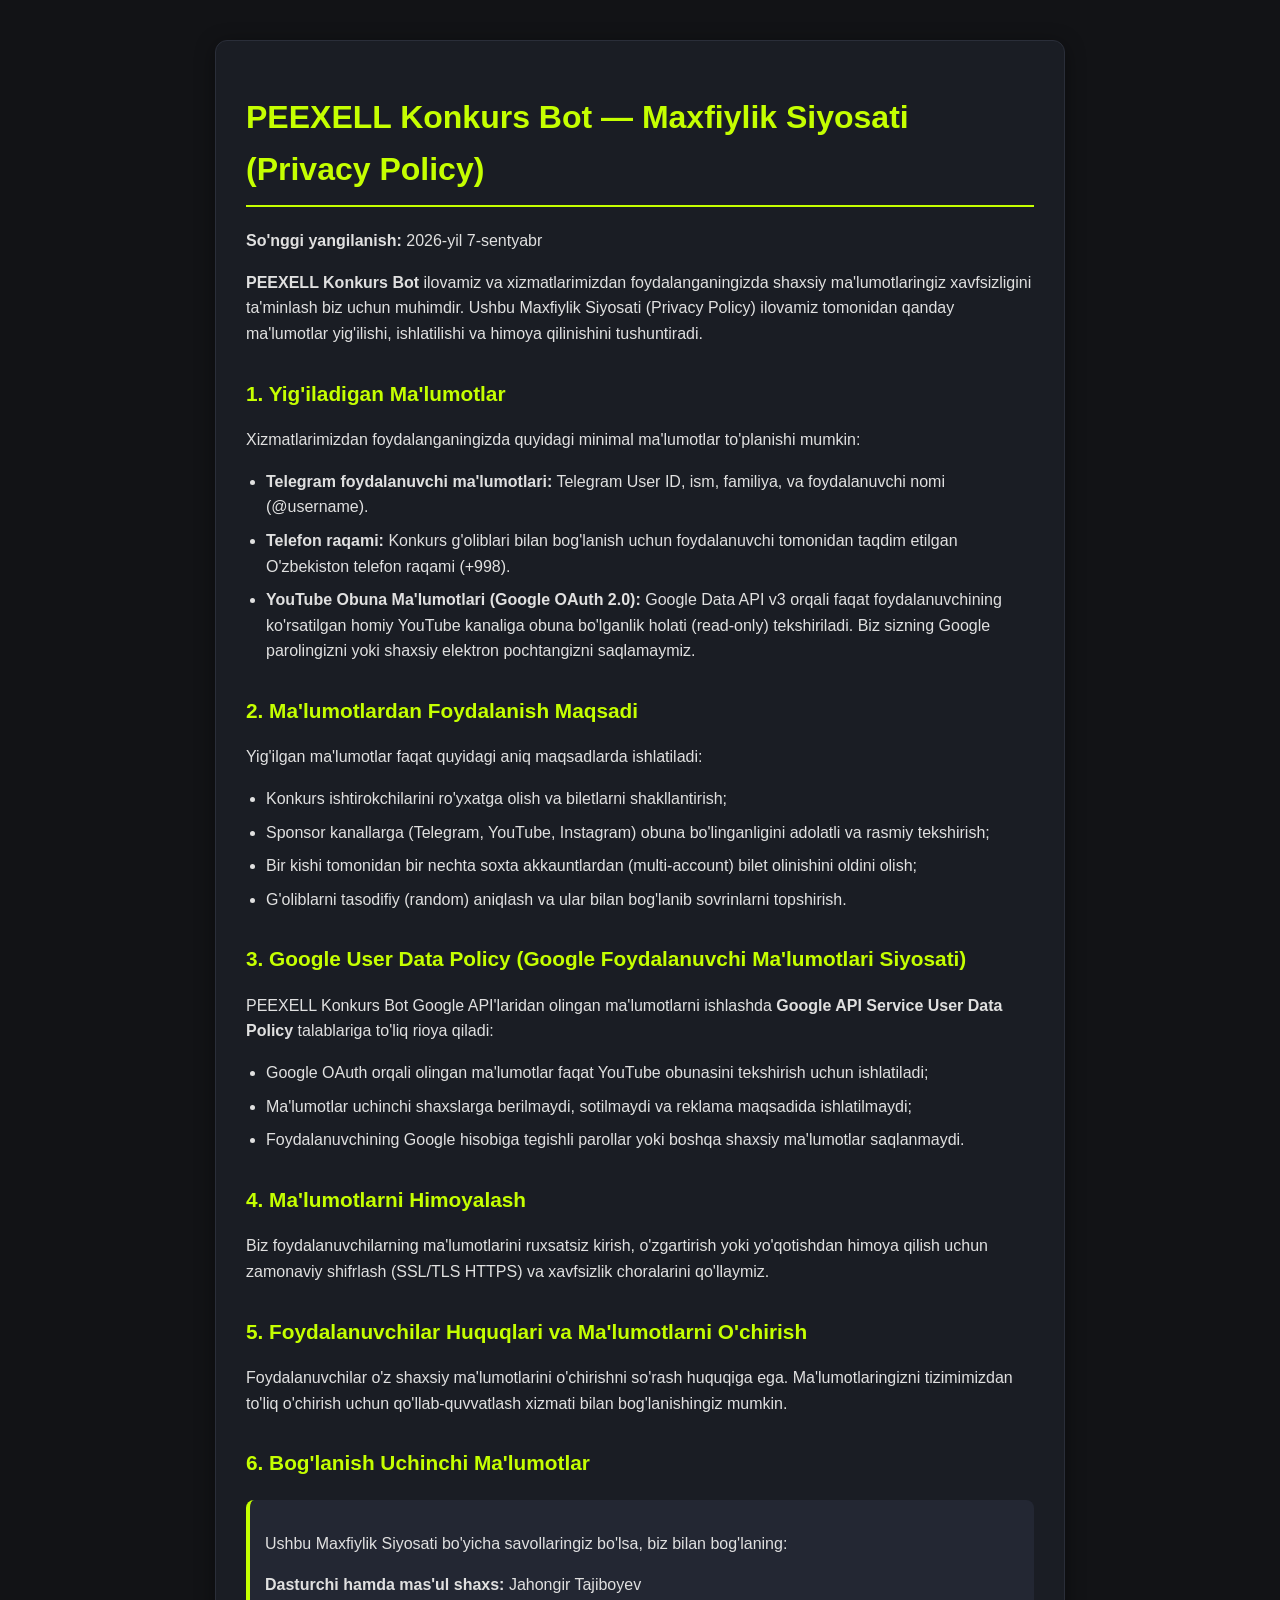
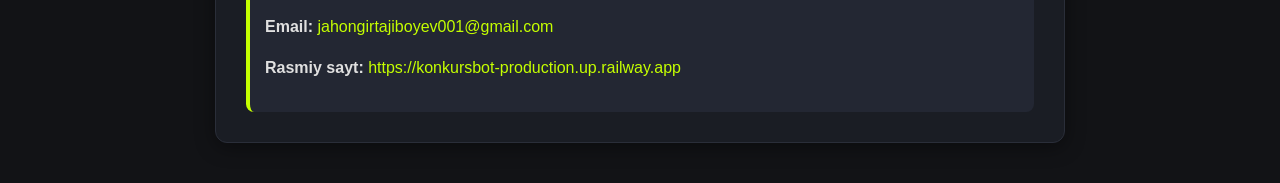
==== frontend/privacy.html @ 52945eba "Add official Privacy Policy page at /privacy for Google Cloud OAuth Verification" ====
<!DOCTYPE html>
<html lang="uz">
<head>
    <meta charset="UTF-8">
    <meta name="viewport" content="width=device-width, initial-scale=1.0">
    <title>PEEXELL Konkurs Bot - Maxfiylik Siyosati (Privacy Policy)</title>
    <style>
        body {
            font-family: -apple-system, BlinkMacSystemFont, "Segoe UI", Roboto, Helvetica, Arial, sans-serif;
            line-height: 1.6;
            background-color: #121316;
            color: #e0e0e0;
            max-width: 850px;
            margin: 0 auto;
            padding: 40px 20px;
        }
        h1, h2, h3 {
            color: #C5FF00;
        }
        h1 {
            border-bottom: 2px solid #C5FF00;
            padding-bottom: 10px;
            font-size: 2rem;
        }
        h2 {
            margin-top: 30px;
            font-size: 1.3rem;
        }
        .container {
            background: #1a1d24;
            padding: 30px;
            border-radius: 12px;
            border: 1px solid #2a2e39;
            box-shadow: 0 4px 20px rgba(0,0,0,0.4);
        }
        ul {
            padding-left: 20px;
        }
        li {
            margin-bottom: 8px;
        }
        a {
            color: #C5FF00;
            text-decoration: none;
        }
        a:hover {
            text-decoration: underline;
        }
        .contact-box {
            background: #232733;
            padding: 15px;
            border-radius: 8px;
            border-left: 4px solid #C5FF00;
            margin-top: 20px;
        }
    </style>
</head>
<body>
    <div class="container">
        <h1>PEEXELL Konkurs Bot — Maxfiylik Siyosati (Privacy Policy)</h1>
        <p><strong>So'nggi yangilanish:</strong> 2026-yil 7-sentyabr</p>

        <p><strong>PEEXELL Konkurs Bot</strong> ilovamiz va xizmatlarimizdan foydalanganingizda shaxsiy ma'lumotlaringiz xavfsizligini ta'minlash biz uchun muhimdir. Ushbu Maxfiylik Siyosati (Privacy Policy) ilovamiz tomonidan qanday ma'lumotlar yig'ilishi, ishlatilishi va himoya qilinishini tushuntiradi.</p>

        <h2>1. Yig'iladigan Ma'lumotlar</h2>
        <p>Xizmatlarimizdan foydalanganingizda quyidagi minimal ma'lumotlar to'planishi mumkin:</p>
        <ul>
            <li><strong>Telegram foydalanuvchi ma'lumotlari:</strong> Telegram User ID, ism, familiya, va foydalanuvchi nomi (@username).</li>
            <li><strong>Telefon raqami:</strong> Konkurs g'oliblari bilan bog'lanish uchun foydalanuvchi tomonidan taqdim etilgan O'zbekiston telefon raqami (+998).</li>
            <li><strong>YouTube Obuna Ma'lumotlari (Google OAuth 2.0):</strong> Google Data API v3 orqali faqat foydalanuvchining ko'rsatilgan homiy YouTube kanaliga obuna bo'lganlik holati (read-only) tekshiriladi. Biz sizning Google parolingizni yoki shaxsiy elektron pochtangizni saqlamaymiz.</li>
        </ul>

        <h2>2. Ma'lumotlardan Foydalanish Maqsadi</h2>
        <p>Yig'ilgan ma'lumotlar faqat quyidagi aniq maqsadlarda ishlatiladi:</p>
        <ul>
            <li>Konkurs ishtirokchilarini ro'yxatga olish va biletlarni shakllantirish;</li>
            <li>Sponsor kanallarga (Telegram, YouTube, Instagram) obuna bo'linganligini adolatli va rasmiy tekshirish;</li>
            <li>Bir kishi tomonidan bir nechta soxta akkauntlardan (multi-account) bilet olinishini oldini olish;</li>
            <li>G'oliblarni tasodifiy (random) aniqlash va ular bilan bog'lanib sovrinlarni topshirish.</li>
        </ul>

        <h2>3. Google User Data Policy (Google Foydalanuvchi Ma'lumotlari Siyosati)</h2>
        <p>PEEXELL Konkurs Bot Google API'laridan olingan ma'lumotlarni ishlashda <strong>Google API Service User Data Policy</strong> talablariga to'liq rioya qiladi:</p>
        <ul>
            <li>Google OAuth orqali olingan ma'lumotlar faqat YouTube obunasini tekshirish uchun ishlatiladi;</li>
            <li>Ma'lumotlar uchinchi shaxslarga berilmaydi, sotilmaydi va reklama maqsadida ishlatilmaydi;</li>
            <li>Foydalanuvchining Google hisobiga tegishli parollar yoki boshqa shaxsiy ma'lumotlar saqlanmaydi.</li>
        </ul>

        <h2>4. Ma'lumotlarni Himoyalash</h2>
        <p>Biz foydalanuvchilarning ma'lumotlarini ruxsatsiz kirish, o'zgartirish yoki yo'qotishdan himoya qilish uchun zamonaviy shifrlash (SSL/TLS HTTPS) va xavfsizlik choralarini qo'llaymiz.</p>

        <h2>5. Foydalanuvchilar Huquqlari va Ma'lumotlarni O'chirish</h2>
        <p>Foydalanuvchilar o'z shaxsiy ma'lumotlarini o'chirishni so'rash huquqiga ega. Ma'lumotlaringizni tizimimizdan to'liq o'chirish uchun qo'llab-quvvatlash xizmati bilan bog'lanishingiz mumkin.</p>

        <h2>6. Bog'lanish Uchinchi Ma'lumotlar</h2>
        <div class="contact-box">
            <p>Ushbu Maxfiylik Siyosati bo'yicha savollaringiz bo'lsa, biz bilan bog'laning:</p>
            <p><strong>Dasturchi hamda mas'ul shaxs:</strong> Jahongir Tajiboyev</p>
            <p><strong>Email:</strong> <a href="mailto:jahongirtajiboyev001@gmail.com">jahongirtajiboyev001@gmail.com</a></p>
            <p><strong>Rasmiy sayt:</strong> <a href="https://konkursbot-production.up.railway.app">https://konkursbot-production.up.railway.app</a></p>
        </div>
    </div>
</body>
</html>
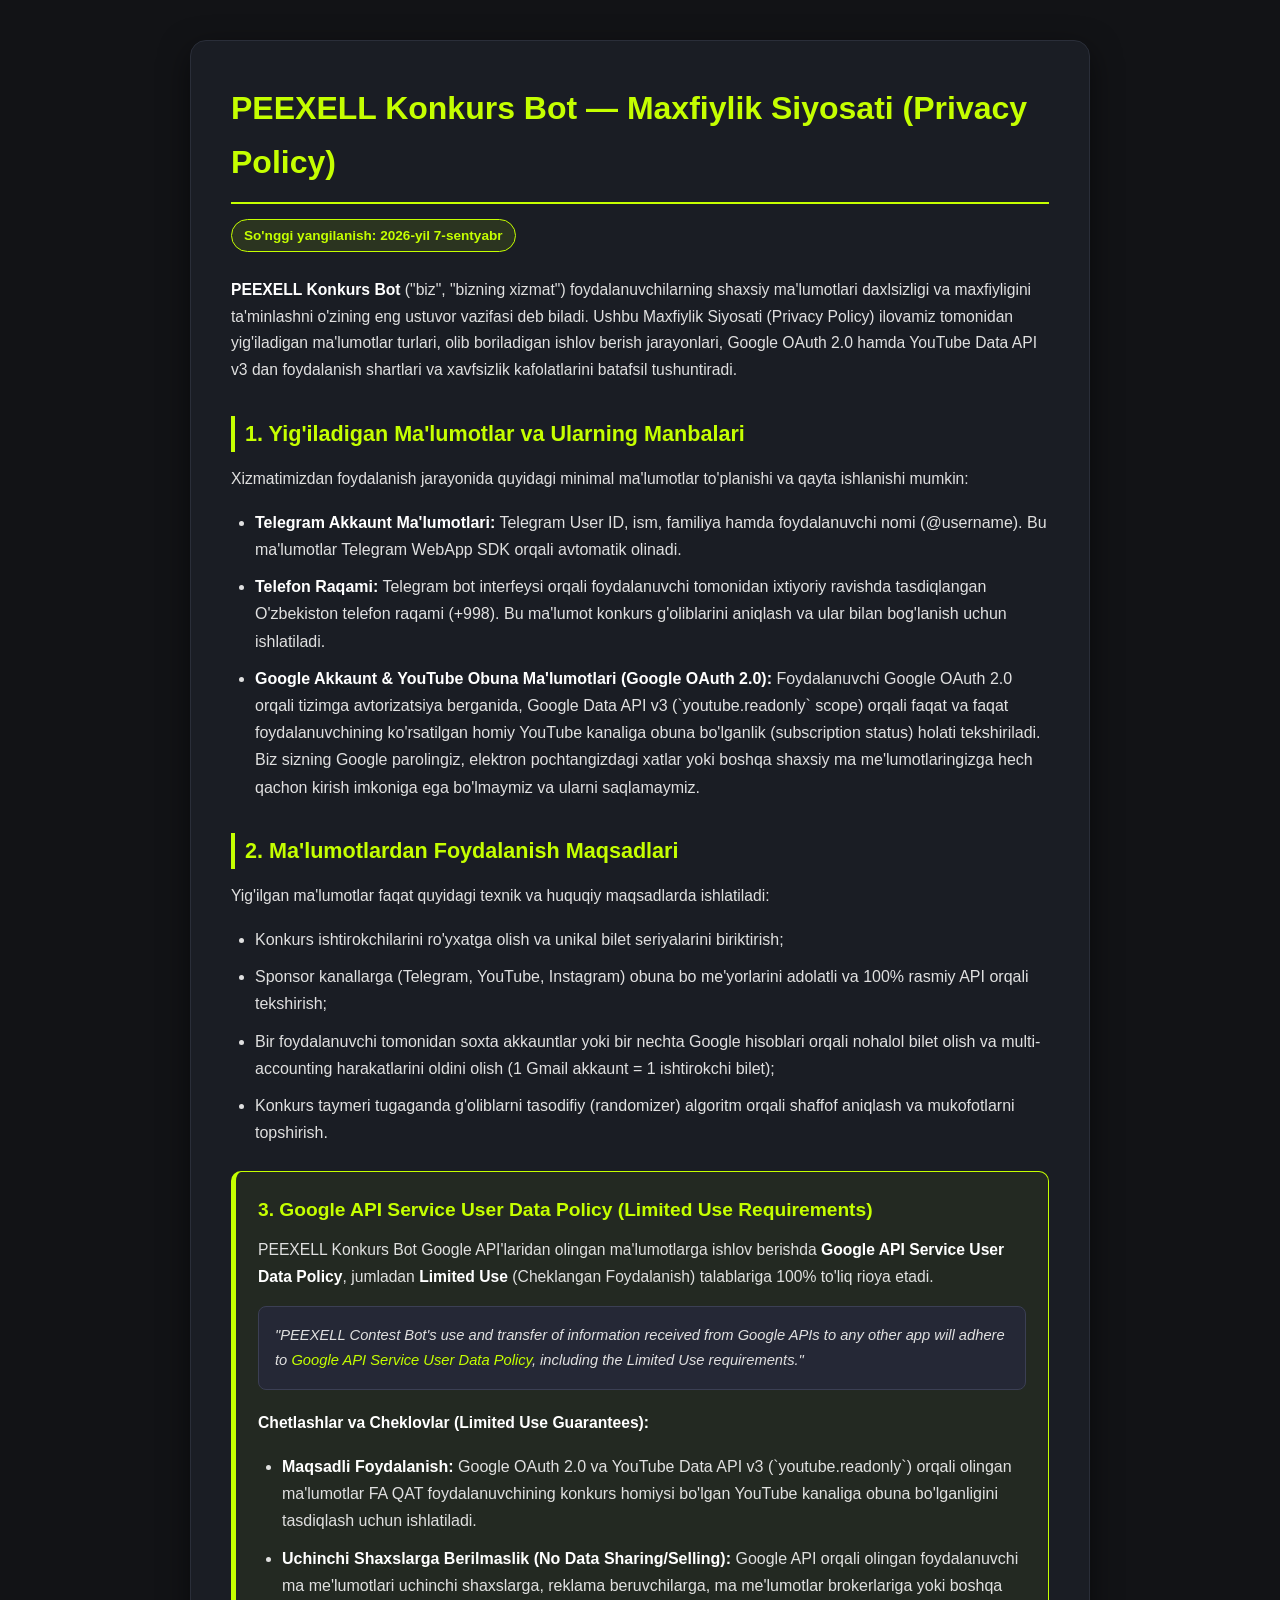
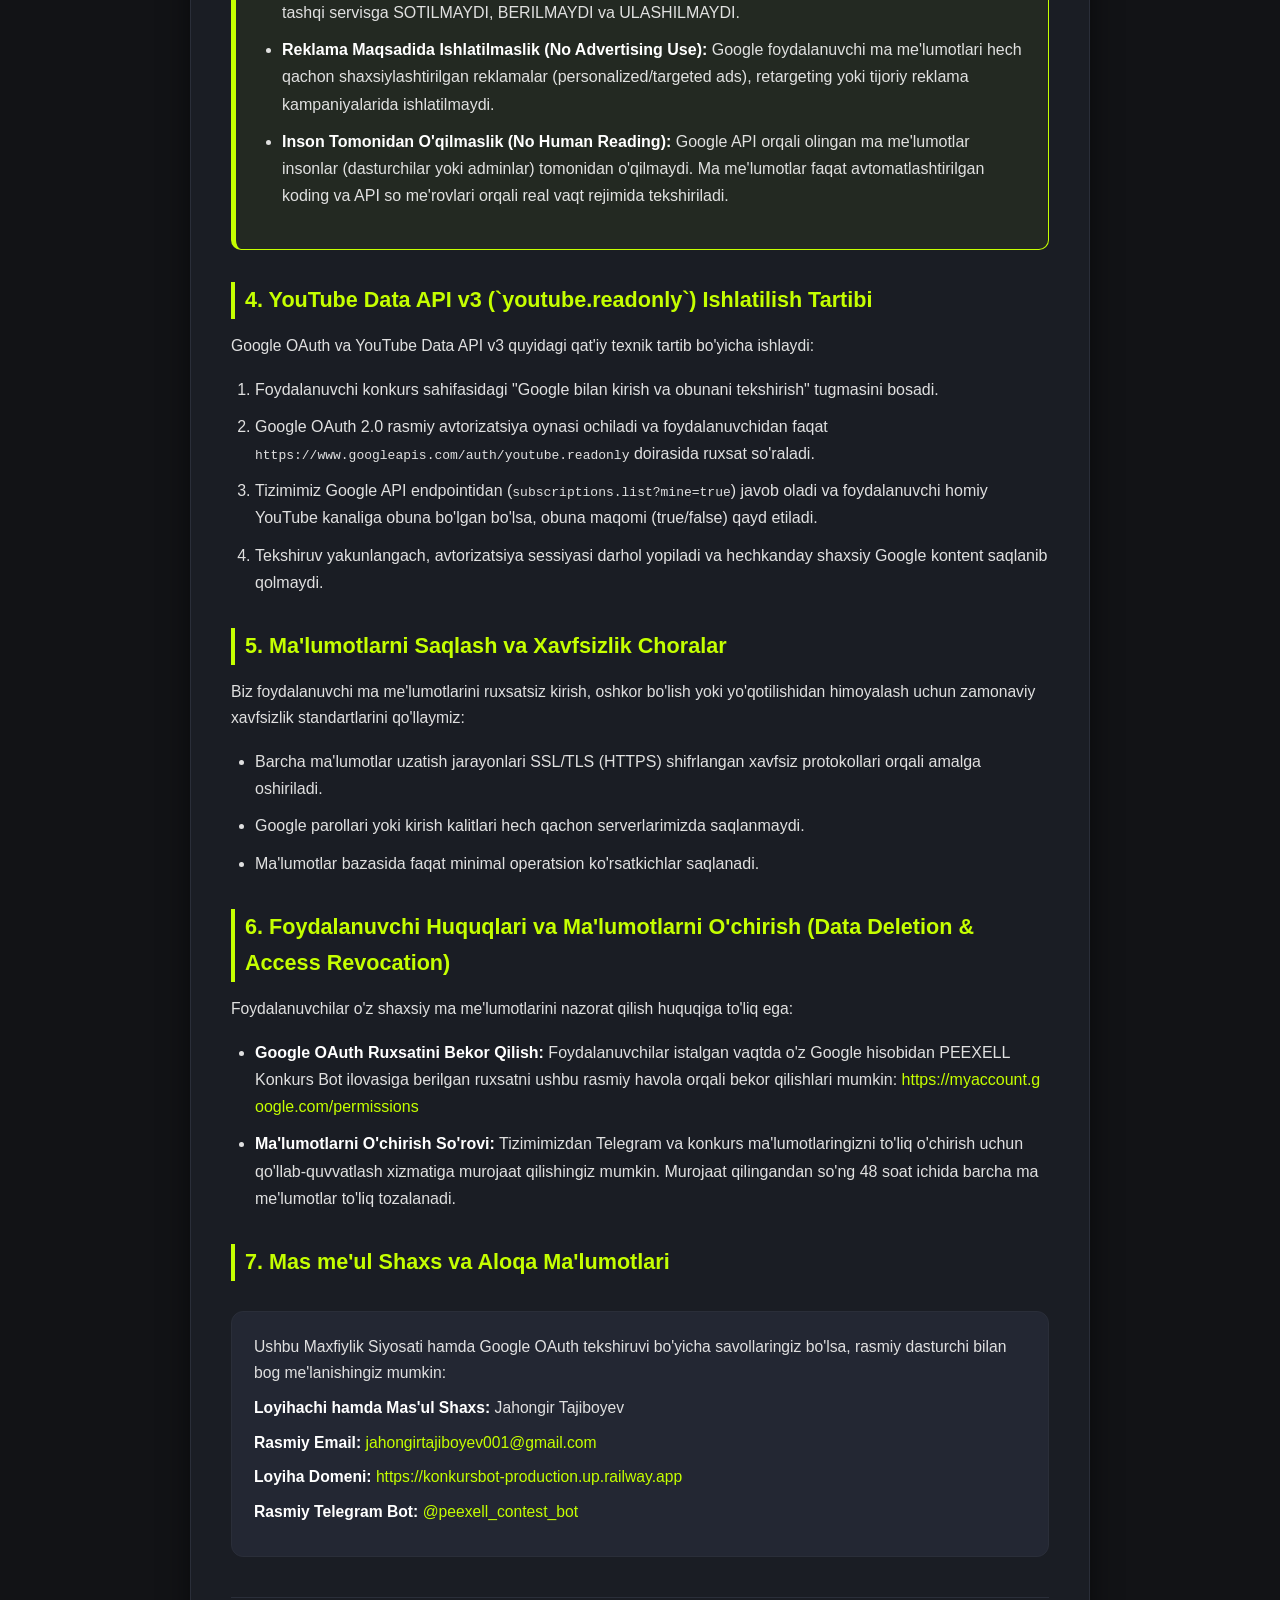
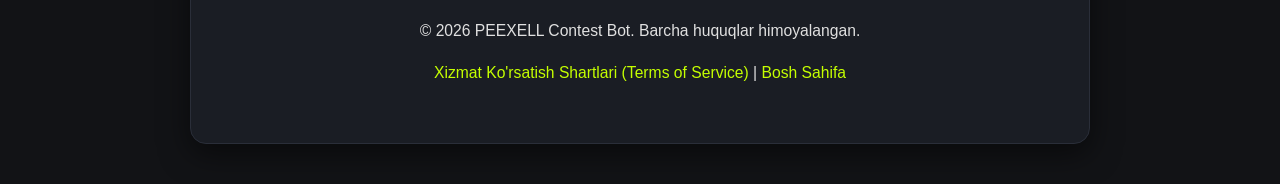
==== commit 309cb491: "feat(oauth): audit and upgrade Google OAuth Privacy Policy, Terms of Service, meta tags and endpoint" ====
--- a/frontend/privacy.html
+++ b/frontend/privacy.html
@@ -3,102 +3,298 @@
 <head>
     <meta charset="UTF-8">
     <meta name="viewport" content="width=device-width, initial-scale=1.0">
+    <meta name="description" content="PEEXELL Konkurs Bot Maxfiylik Siyosati (Privacy Policy) - Google OAuth 2.0, YouTube Data API v3 va Google API Service User Data Policy (Limited Use Requirements) talablariga 100% mos rasmiy hujjat.">
+    <meta name="keywords" content="PEEXELL, Privacy Policy, Maxfiylik Siyosati, Google OAuth, YouTube Data API, Limited Use Policy, Telegram Bot, Uzbekistan">
+    <meta name="author" content="Jahongir Tajiboyev">
+    <meta name="robots" content="index, follow">
+    
+    <!-- Google Search Console Domain Verification Meta Tag -->
+    <meta name="google-site-verification" content="PEEXELL_GOOGLE_SEARCH_CONSOLE_VERIFICATION_TOKEN" />
+
+    <!-- Open Graph Metadata -->
+    <meta property="og:title" content="PEEXELL Konkurs Bot — Maxfiylik Siyosati (Privacy Policy)">
+    <meta property="og:description" content="PEEXELL Konkurs Bot xizmatining shaxsiy ma'lumotlarni himoya qilish siyosati va Google API Service User Data Policy (Limited Use) talablariga rioya etish hujjati.">
+    <meta property="og:type" content="website">
+    <meta property="og:url" content="https://konkursbot-production.up.railway.app/privacy.html">
+    <meta property="og:image" content="https://konkursbot-production.up.railway.app/assets/logo.jpg">
+
     <title>PEEXELL Konkurs Bot - Maxfiylik Siyosati (Privacy Policy)</title>
+    
+    <link rel="canonical" href="https://konkursbot-production.up.railway.app/privacy.html" />
+
+    <!-- Schema.org JSON-LD Markup for Google Search Console & Verification -->
+    <script type="application/ld+json">
+    {
+      "@context": "https://schema.org",
+      "@type": "WebPage",
+      "name": "PEEXELL Konkurs Bot - Maxfiylik Siyosati (Privacy Policy)",
+      "url": "https://konkursbot-production.up.railway.app/privacy.html",
+      "description": "PEEXELL Konkurs Bot xizmatining Maxfiylik Siyosati va Google API Service User Data Policy talablariga muvofiqligi hujjatlashtirilgan rasmiy sahifasi.",
+      "publisher": {
+        "@type": "Organization",
+        "name": "PEEXELL",
+        "url": "https://konkursbot-production.up.railway.app",
+        "logo": "https://konkursbot-production.up.railway.app/assets/logo.jpg"
+      }
+    }
+    </script>
+
     <style>
+        :root {
+            --bg-color: #121316;
+            --card-bg: #1a1d24;
+            --card-border: #2a2e39;
+            --primary-color: #C5FF00;
+            --secondary-color: #00E5FF;
+            --text-main: #e0e0e0;
+            --text-muted: #a0a5b5;
+            --box-bg: #232733;
+        }
+
+        * {
+            box-sizing: border-box;
+            margin: 0;
+            padding: 0;
+        }
+
         body {
             font-family: -apple-system, BlinkMacSystemFont, "Segoe UI", Roboto, Helvetica, Arial, sans-serif;
-            line-height: 1.6;
-            background-color: #121316;
-            color: #e0e0e0;
-            max-width: 850px;
+            line-height: 1.7;
+            background-color: var(--bg-color);
+            color: var(--text-main);
+            padding: 40px 20px;
+        }
+
+        .container {
+            max-width: 900px;
             margin: 0 auto;
-            padding: 40px 20px;
-        }
-        h1, h2, h3 {
-            color: #C5FF00;
-        }
-        h1 {
-            border-bottom: 2px solid #C5FF00;
-            padding-bottom: 10px;
+            background: var(--card-bg);
+            padding: 40px;
+            border-radius: 16px;
+            border: 1px solid var(--card-border);
+            box-shadow: 0 10px 30px rgba(0,0,0,0.5);
+        }
+
+        .header-title {
+            color: var(--primary-color);
+            border-bottom: 2px solid var(--primary-color);
+            padding-bottom: 12px;
             font-size: 2rem;
-        }
+            margin-bottom: 15px;
+            font-weight: 800;
+        }
+
+        .badge-updated {
+            display: inline-block;
+            background: rgba(197, 255, 0, 0.1);
+            color: var(--primary-color);
+            border: 1px solid var(--primary-color);
+            padding: 4px 12px;
+            border-radius: 20px;
+            font-size: 0.85rem;
+            font-weight: 600;
+            margin-bottom: 25px;
+        }
+
         h2 {
-            margin-top: 30px;
-            font-size: 1.3rem;
-        }
-        .container {
-            background: #1a1d24;
-            padding: 30px;
-            border-radius: 12px;
-            border: 1px solid #2a2e39;
-            box-shadow: 0 4px 20px rgba(0,0,0,0.4);
-        }
-        ul {
-            padding-left: 20px;
-        }
+            color: var(--primary-color);
+            margin-top: 32px;
+            margin-bottom: 14px;
+            font-size: 1.35rem;
+            border-left: 4px solid var(--primary-color);
+            padding-left: 10px;
+        }
+
+        h3 {
+            color: var(--secondary-color);
+            margin-top: 20px;
+            margin-bottom: 10px;
+            font-size: 1.1rem;
+        }
+
+        p {
+            margin-bottom: 16px;
+            color: var(--text-main);
+            font-size: 0.98rem;
+        }
+
+        ul, ol {
+            padding-left: 24px;
+            margin-bottom: 18px;
+        }
+
         li {
-            margin-bottom: 8px;
-        }
+            margin-bottom: 10px;
+            color: var(--text-main);
+        }
+
+        strong {
+            color: #ffffff;
+        }
+
         a {
-            color: #C5FF00;
+            color: var(--primary-color);
             text-decoration: none;
-        }
+            word-break: break-all;
+        }
+
         a:hover {
             text-decoration: underline;
         }
-        .contact-box {
-            background: #232733;
-            padding: 15px;
+
+        .policy-callout {
+            background: #1c2536;
+            border: 1px solid var(--secondary-color);
+            border-left: 5px solid var(--secondary-color);
+            padding: 20px;
+            border-radius: 10px;
+            margin: 24px 0;
+        }
+
+        .policy-callout h3 {
+            margin-top: 0;
+            color: var(--secondary-color);
+        }
+
+        .google-limited-use-box {
+            background: rgba(197, 255, 0, 0.05);
+            border: 1px solid var(--primary-color);
+            border-left: 5px solid var(--primary-color);
+            padding: 22px;
+            border-radius: 10px;
+            margin: 25px 0;
+        }
+
+        .google-limited-use-box h3 {
+            margin-top: 0;
+            color: var(--primary-color);
+            font-size: 1.2rem;
+        }
+
+        .english-notice {
+            background: #252836;
+            padding: 16px;
             border-radius: 8px;
-            border-left: 4px solid #C5FF00;
-            margin-top: 20px;
+            font-style: italic;
+            font-size: 0.92rem;
+            border: 1px solid #3b3f54;
+            margin-top: 10px;
+            margin-bottom: 20px;
+        }
+
+        .contact-card {
+            background: var(--box-bg);
+            padding: 22px;
+            border-radius: 12px;
+            border: 1px solid var(--card-border);
+            margin-top: 30px;
+        }
+
+        .contact-card p {
+            margin-bottom: 8px;
+        }
+
+        .footer-nav {
+            margin-top: 40px;
+            padding-top: 20px;
+            border-top: 1px solid var(--card-border);
+            text-align: center;
+            font-size: 0.9rem;
+        }
+
+        @media (max-width: 600px) {
+            body {
+                padding: 15px 10px;
+            }
+            .container {
+                padding: 20px 15px;
+            }
+            .header-title {
+                font-size: 1.5rem;
+            }
         }
     </style>
 </head>
 <body>
     <div class="container">
-        <h1>PEEXELL Konkurs Bot — Maxfiylik Siyosati (Privacy Policy)</h1>
-        <p><strong>So'nggi yangilanish:</strong> 2026-yil 7-sentyabr</p>
-
-        <p><strong>PEEXELL Konkurs Bot</strong> ilovamiz va xizmatlarimizdan foydalanganingizda shaxsiy ma'lumotlaringiz xavfsizligini ta'minlash biz uchun muhimdir. Ushbu Maxfiylik Siyosati (Privacy Policy) ilovamiz tomonidan qanday ma'lumotlar yig'ilishi, ishlatilishi va himoya qilinishini tushuntiradi.</p>
-
-        <h2>1. Yig'iladigan Ma'lumotlar</h2>
-        <p>Xizmatlarimizdan foydalanganingizda quyidagi minimal ma'lumotlar to'planishi mumkin:</p>
+        <h1 class="header-title">PEEXELL Konkurs Bot — Maxfiylik Siyosati (Privacy Policy)</h1>
+        <div class="badge-updated">So'nggi yangilanish: 2026-yil 7-sentyabr</div>
+
+        <p><strong>PEEXELL Konkurs Bot</strong> ("biz", "bizning xizmat") foydalanuvchilarning shaxsiy ma'lumotlari daxlsizligi va maxfiyligini ta'minlashni o'zining eng ustuvor vazifasi deb biladi. Ushbu Maxfiylik Siyosati (Privacy Policy) ilovamiz tomonidan yig'iladigan ma'lumotlar turlari, olib boriladigan ishlov berish jarayonlari, Google OAuth 2.0 hamda YouTube Data API v3 dan foydalanish shartlari va xavfsizlik kafolatlarini batafsil tushuntiradi.</p>
+
+        <h2>1. Yig'iladigan Ma'lumotlar va Ularning Manbalari</h2>
+        <p>Xizmatimizdan foydalanish jarayonida quyidagi minimal ma'lumotlar to'planishi va qayta ishlanishi mumkin:</p>
         <ul>
-            <li><strong>Telegram foydalanuvchi ma'lumotlari:</strong> Telegram User ID, ism, familiya, va foydalanuvchi nomi (@username).</li>
-            <li><strong>Telefon raqami:</strong> Konkurs g'oliblari bilan bog'lanish uchun foydalanuvchi tomonidan taqdim etilgan O'zbekiston telefon raqami (+998).</li>
-            <li><strong>YouTube Obuna Ma'lumotlari (Google OAuth 2.0):</strong> Google Data API v3 orqali faqat foydalanuvchining ko'rsatilgan homiy YouTube kanaliga obuna bo'lganlik holati (read-only) tekshiriladi. Biz sizning Google parolingizni yoki shaxsiy elektron pochtangizni saqlamaymiz.</li>
+            <li><strong>Telegram Akkaunt Ma'lumotlari:</strong> Telegram User ID, ism, familiya hamda foydalanuvchi nomi (@username). Bu ma'lumotlar Telegram WebApp SDK orqali avtomatik olinadi.</li>
+            <li><strong>Telefon Raqami:</strong> Telegram bot interfeysi orqali foydalanuvchi tomonidan ixtiyoriy ravishda tasdiqlangan O'zbekiston telefon raqami (+998). Bu ma'lumot konkurs g'oliblarini aniqlash va ular bilan bog'lanish uchun ishlatiladi.</li>
+            <li><strong>Google Akkaunt & YouTube Obuna Ma'lumotlari (Google OAuth 2.0):</strong> Foydalanuvchi Google OAuth 2.0 orqali tizimga avtorizatsiya berganida, Google Data API v3 (`youtube.readonly` scope) orqali faqat va faqat foydalanuvchining ko'rsatilgan homiy YouTube kanaliga obuna bo'lganlik (subscription status) holati tekshiriladi. Biz sizning Google parolingiz, elektron pochtangizdagi xatlar yoki boshqa shaxsiy ma me'lumotlaringizga hech qachon kirish imkoniga ega bo'lmaymiz va ularni saqlamaymiz.</li>
         </ul>
 
-        <h2>2. Ma'lumotlardan Foydalanish Maqsadi</h2>
-        <p>Yig'ilgan ma'lumotlar faqat quyidagi aniq maqsadlarda ishlatiladi:</p>
+        <h2>2. Ma'lumotlardan Foydalanish Maqsadlari</h2>
+        <p>Yig'ilgan ma'lumotlar faqat quyidagi texnik va huquqiy maqsadlarda ishlatiladi:</p>
         <ul>
-            <li>Konkurs ishtirokchilarini ro'yxatga olish va biletlarni shakllantirish;</li>
-            <li>Sponsor kanallarga (Telegram, YouTube, Instagram) obuna bo'linganligini adolatli va rasmiy tekshirish;</li>
-            <li>Bir kishi tomonidan bir nechta soxta akkauntlardan (multi-account) bilet olinishini oldini olish;</li>
-            <li>G'oliblarni tasodifiy (random) aniqlash va ular bilan bog'lanib sovrinlarni topshirish.</li>
+            <li>Konkurs ishtirokchilarini ro'yxatga olish va unikal bilet seriyalarini biriktirish;</li>
+            <li>Sponsor kanallarga (Telegram, YouTube, Instagram) obuna bo me'yorlarini adolatli va 100% rasmiy API orqali tekshirish;</li>
+            <li>Bir foydalanuvchi tomonidan soxta akkauntlar yoki bir nechta Google hisoblari orqali nohalol bilet olish va multi-accounting harakatlarini oldini olish (1 Gmail akkaunt = 1 ishtirokchi bilet);</li>
+            <li>Konkurs taymeri tugaganda g'oliblarni tasodifiy (randomizer) algoritm orqali shaffof aniqlash va mukofotlarni topshirish.</li>
         </ul>
 
-        <h2>3. Google User Data Policy (Google Foydalanuvchi Ma'lumotlari Siyosati)</h2>
-        <p>PEEXELL Konkurs Bot Google API'laridan olingan ma'lumotlarni ishlashda <strong>Google API Service User Data Policy</strong> talablariga to'liq rioya qiladi:</p>
+        <div class="google-limited-use-box">
+            <h3>3. Google API Service User Data Policy (Limited Use Requirements)</h3>
+            <p>PEEXELL Konkurs Bot Google API'laridan olingan ma'lumotlarga ishlov berishda <strong>Google API Service User Data Policy</strong>, jumladan <strong>Limited Use</strong> (Cheklangan Foydalanish) talablariga 100% to'liq rioya etadi.</p>
+            
+            <div class="english-notice">
+                "PEEXELL Contest Bot's use and transfer of information received from Google APIs to any other app will adhere to <a href="https://developers.google.com/terms/api-services-user-data-policy" target="_blank">Google API Service User Data Policy</a>, including the Limited Use requirements."
+            </div>
+
+            <p><strong>Chetlashlar va Cheklovlar (Limited Use Guarantees):</strong></p>
+            <ul>
+                <li><strong>Maqsadli Foydalanish:</strong> Google OAuth 2.0 va YouTube Data API v3 (`youtube.readonly`) orqali olingan ma'lumotlar FA QAT foydalanuvchining konkurs homiysi bo'lgan YouTube kanaliga obuna bo'lganligini tasdiqlash uchun ishlatiladi.</li>
+                <li><strong>Uchinchi Shaxslarga Berilmaslik (No Data Sharing/Selling):</strong> Google API orqali olingan foydalanuvchi ma me'lumotlari uchinchi shaxslarga, reklama beruvchilarga, ma me'lumotlar brokerlariga yoki boshqa tashqi servisga SOTILMAYDI, BERILMAYDI va ULASHILMAYDI.</li>
+                <li><strong>Reklama Maqsadida Ishlatilmaslik (No Advertising Use):</strong> Google foydalanuvchi ma me'lumotlari hech qachon shaxsiylashtirilgan reklamalar (personalized/targeted ads), retargeting yoki tijoriy reklama kampaniyalarida ishlatilmaydi.</li>
+                <li><strong>Inson Tomonidan O'qilmaslik (No Human Reading):</strong> Google API orqali olingan ma me'lumotlar insonlar (dasturchilar yoki adminlar) tomonidan o'qilmaydi. Ma me'lumotlar faqat avtomatlashtirilgan koding va API so me'rovlari orqali real vaqt rejimida tekshiriladi.</li>
+            </ul>
+        </div>
+
+        <h2>4. YouTube Data API v3 (`youtube.readonly`) Ishlatilish Tartibi</h2>
+        <p>Google OAuth va YouTube Data API v3 quyidagi qat'iy texnik tartib bo'yicha ishlaydi:</p>
+        <ol>
+            <li>Foydalanuvchi konkurs sahifasidagi "Google bilan kirish va obunani tekshirish" tugmasini bosadi.</li>
+            <li>Google OAuth 2.0 rasmiy avtorizatsiya oynasi ochiladi va foydalanuvchidan faqat <code>https://www.googleapis.com/auth/youtube.readonly</code> doirasida ruxsat so'raladi.</li>
+            <li>Tizimimiz Google API endpointidan (<code>subscriptions.list?mine=true</code>) javob oladi va foydalanuvchi homiy YouTube kanaliga obuna bo'lgan bo'lsa, obuna maqomi (true/false) qayd etiladi.</li>
+            <li>Tekshiruv yakunlangach, avtorizatsiya sessiyasi darhol yopiladi va hechkanday shaxsiy Google kontent saqlanib qolmaydi.</li>
+        </ol>
+
+        <h2>5. Ma'lumotlarni Saqlash va Xavfsizlik Choralar</h2>
+        <p>Biz foydalanuvchi ma me'lumotlarini ruxsatsiz kirish, oshkor bo'lish yoki yo'qotilishidan himoyalash uchun zamonaviy xavfsizlik standartlarini qo'llaymiz:</p>
         <ul>
-            <li>Google OAuth orqali olingan ma'lumotlar faqat YouTube obunasini tekshirish uchun ishlatiladi;</li>
-            <li>Ma'lumotlar uchinchi shaxslarga berilmaydi, sotilmaydi va reklama maqsadida ishlatilmaydi;</li>
-            <li>Foydalanuvchining Google hisobiga tegishli parollar yoki boshqa shaxsiy ma'lumotlar saqlanmaydi.</li>
+            <li>Barcha ma'lumotlar uzatish jarayonlari SSL/TLS (HTTPS) shifrlangan xavfsiz protokollari orqali amalga oshiriladi.</li>
+            <li>Google parollari yoki kirish kalitlari hech qachon serverlarimizda saqlanmaydi.</li>
+            <li>Ma'lumotlar bazasida faqat minimal operatsion ko'rsatkichlar saqlanadi.</li>
         </ul>
 
-        <h2>4. Ma'lumotlarni Himoyalash</h2>
-        <p>Biz foydalanuvchilarning ma'lumotlarini ruxsatsiz kirish, o'zgartirish yoki yo'qotishdan himoya qilish uchun zamonaviy shifrlash (SSL/TLS HTTPS) va xavfsizlik choralarini qo'llaymiz.</p>
-
-        <h2>5. Foydalanuvchilar Huquqlari va Ma'lumotlarni O'chirish</h2>
-        <p>Foydalanuvchilar o'z shaxsiy ma'lumotlarini o'chirishni so'rash huquqiga ega. Ma'lumotlaringizni tizimimizdan to'liq o'chirish uchun qo'llab-quvvatlash xizmati bilan bog'lanishingiz mumkin.</p>
-
-        <h2>6. Bog'lanish Uchinchi Ma'lumotlar</h2>
-        <div class="contact-box">
-            <p>Ushbu Maxfiylik Siyosati bo'yicha savollaringiz bo'lsa, biz bilan bog'laning:</p>
-            <p><strong>Dasturchi hamda mas'ul shaxs:</strong> Jahongir Tajiboyev</p>
-            <p><strong>Email:</strong> <a href="mailto:jahongirtajiboyev001@gmail.com">jahongirtajiboyev001@gmail.com</a></p>
-            <p><strong>Rasmiy sayt:</strong> <a href="https://konkursbot-production.up.railway.app">https://konkursbot-production.up.railway.app</a></p>
+        <h2>6. Foydalanuvchi Huquqlari va Ma'lumotlarni O'chirish (Data Deletion & Access Revocation)</h2>
+        <p>Foydalanuvchilar o'z shaxsiy ma me'lumotlarini nazorat qilish huquqiga to'liq ega:</p>
+        <ul>
+            <li><strong>Google OAuth Ruxsatini Bekor Qilish:</strong> Foydalanuvchilar istalgan vaqtda o'z Google hisobidan PEEXELL Konkurs Bot ilovasiga berilgan ruxsatni ushbu rasmiy havola orqali bekor qilishlari mumkin: <a href="https://myaccount.google.com/permissions" target="_blank">https://myaccount.google.com/permissions</a></li>
+            <li><strong>Ma'lumotlarni O'chirish So'rovi:</strong> Tizimimizdan Telegram va konkurs ma'lumotlaringizni to'liq o'chirish uchun qo'llab-quvvatlash xizmatiga murojaat qilishingiz mumkin. Murojaat qilingandan so'ng 48 soat ichida barcha ma me'lumotlar to'liq tozalanadi.</li>
+        </ul>
+
+        <h2>7. Mas me'ul Shaxs va Aloqa Ma'lumotlari</h2>
+        <div class="contact-card">
+            <p>Ushbu Maxfiylik Siyosati hamda Google OAuth tekshiruvi bo'yicha savollaringiz bo'lsa, rasmiy dasturchi bilan bog me'lanishingiz mumkin:</p>
+            <p><strong>Loyihachi hamda Mas'ul Shaxs:</strong> Jahongir Tajiboyev</p>
+            <p><strong>Rasmiy Email:</strong> <a href="mailto:jahongirtajiboyev001@gmail.com">jahongirtajiboyev001@gmail.com</a></p>
+            <p><strong>Loyiha Domeni:</strong> <a href="https://konkursbot-production.up.railway.app" target="_blank">https://konkursbot-production.up.railway.app</a></p>
+            <p><strong>Rasmiy Telegram Bot:</strong> <a href="https://t.me/peexell_contest_bot" target="_blank">@peexell_contest_bot</a></p>
+        </div>
+
+        <div class="footer-nav">
+            <p>© 2026 PEEXELL Contest Bot. Barcha huquqlar himoyalangan.</p>
+            <p style="margin-top: 8px;">
+                <a href="/terms.html">Xizmat Ko'rsatish Shartlari (Terms of Service)</a> | 
+                <a href="/index.html">Bosh Sahifa</a>
+            </p>
         </div>
     </div>
 </body>
